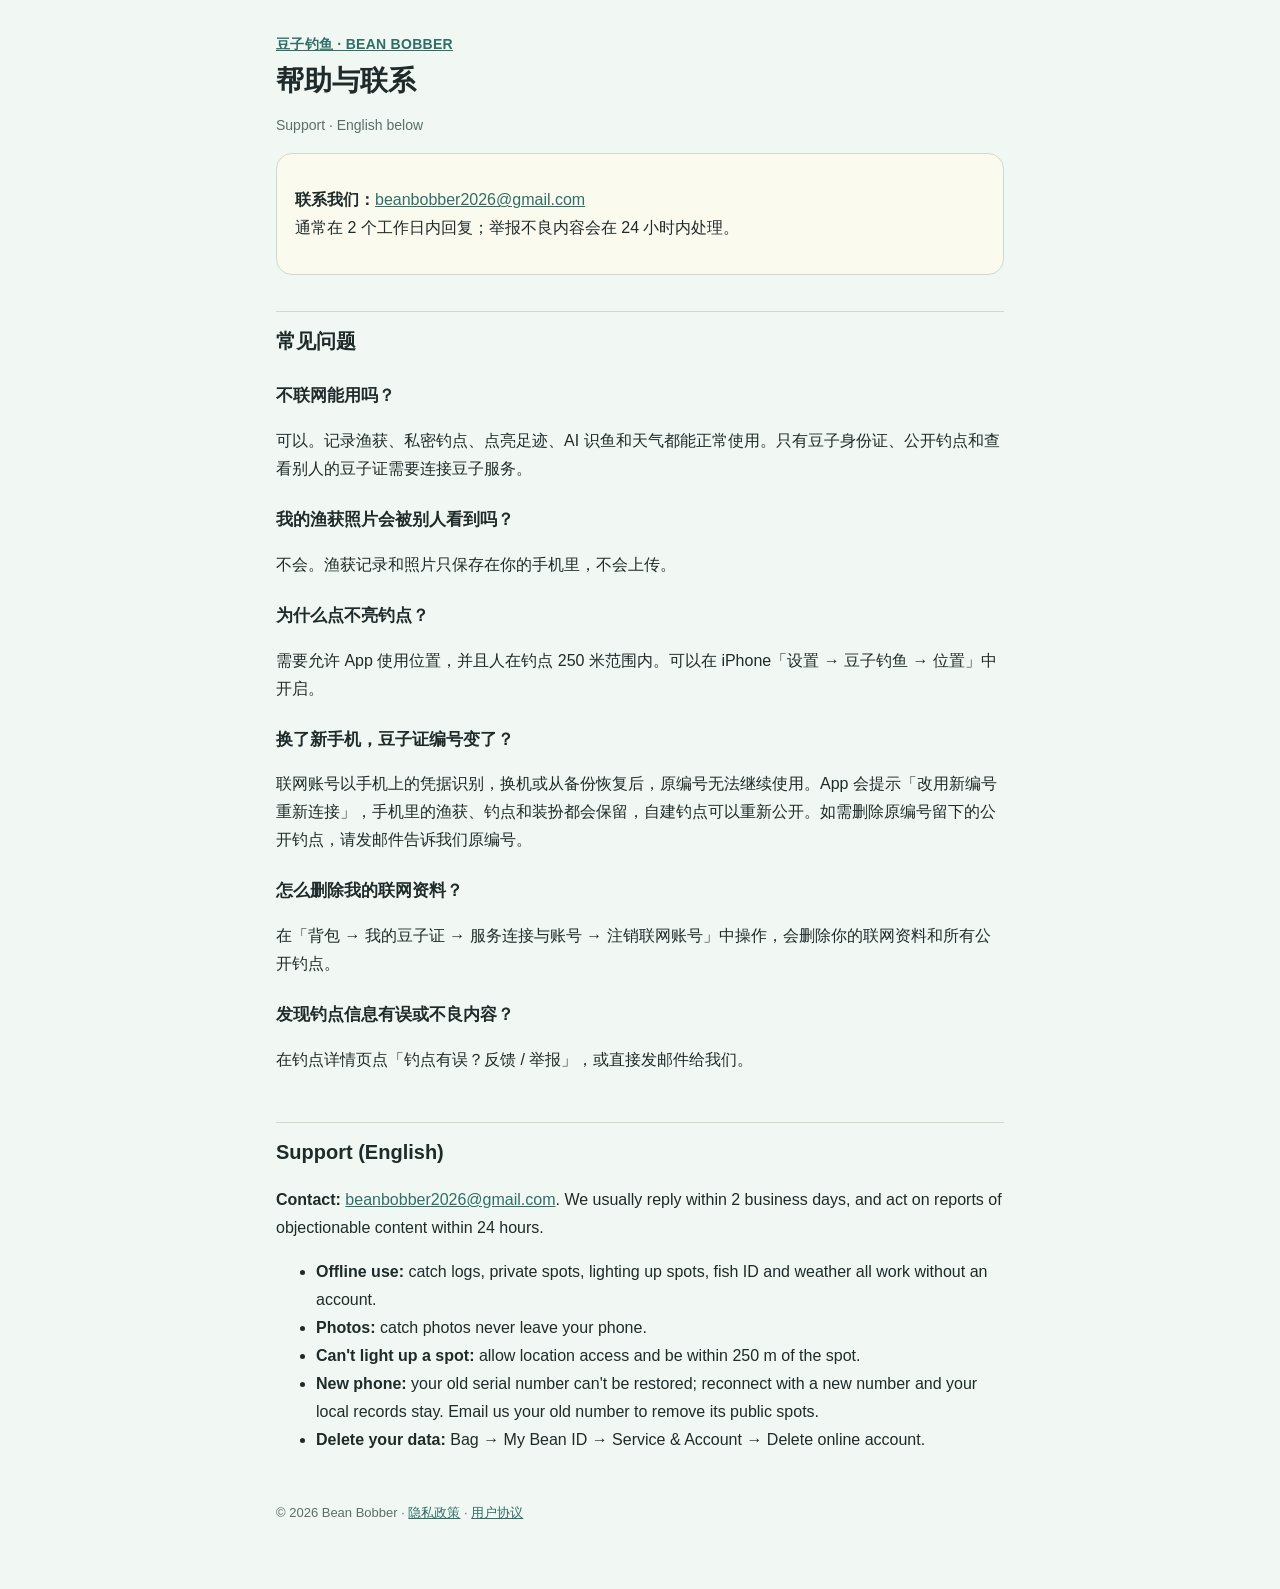
==== support.html @ 15d30a38 "Add files via upload" ====
<!doctype html>
<html lang="zh-Hans">
<head>
<meta charset="utf-8">
<meta name="viewport" content="width=device-width, initial-scale=1">
<title>帮助与联系 · 豆子钓鱼</title>
<link rel="stylesheet" href="style.css">
</head>
<body>
<main>
<header>
  <div class="brand"><a href="index.html">豆子钓鱼 · BEAN BOBBER</a></div>
  <h1>帮助与联系</h1>
  <p class="meta">Support · English below</p>
</header>

<div class="card">
  <p><strong>联系我们：</strong><a href="mailto:beanbobber2026@gmail.com">beanbobber2026@gmail.com</a><br>
  通常在 2 个工作日内回复；举报不良内容会在 24 小时内处理。</p>
</div>

<h2>常见问题</h2>

<h3>不联网能用吗？</h3>
<p>可以。记录渔获、私密钓点、点亮足迹、AI 识鱼和天气都能正常使用。只有豆子身份证、公开钓点和查看别人的豆子证需要连接豆子服务。</p>

<h3>我的渔获照片会被别人看到吗？</h3>
<p>不会。渔获记录和照片只保存在你的手机里，不会上传。</p>

<h3>为什么点不亮钓点？</h3>
<p>需要允许 App 使用位置，并且人在钓点 250 米范围内。可以在 iPhone「设置 → 豆子钓鱼 → 位置」中开启。</p>

<h3>换了新手机，豆子证编号变了？</h3>
<p>联网账号以手机上的凭据识别，换机或从备份恢复后，原编号无法继续使用。App 会提示「改用新编号重新连接」，手机里的渔获、钓点和装扮都会保留，自建钓点可以重新公开。如需删除原编号留下的公开钓点，请发邮件告诉我们原编号。</p>

<h3>怎么删除我的联网资料？</h3>
<p>在「背包 → 我的豆子证 → 服务连接与账号 → 注销联网账号」中操作，会删除你的联网资料和所有公开钓点。</p>

<h3>发现钓点信息有误或不良内容？</h3>
<p>在钓点详情页点「钓点有误？反馈 / 举报」，或直接发邮件给我们。</p>

<section class="en">
<h2>Support (English)</h2>
<p><strong>Contact:</strong> <a href="mailto:beanbobber2026@gmail.com">beanbobber2026@gmail.com</a>. We usually reply within 2 business days, and act on reports of objectionable content within 24 hours.</p>
<ul>
  <li><strong>Offline use:</strong> catch logs, private spots, lighting up spots, fish ID and weather all work without an account.</li>
  <li><strong>Photos:</strong> catch photos never leave your phone.</li>
  <li><strong>Can't light up a spot:</strong> allow location access and be within 250 m of the spot.</li>
  <li><strong>New phone:</strong> your old serial number can't be restored; reconnect with a new number and your local records stay. Email us your old number to remove its public spots.</li>
  <li><strong>Delete your data:</strong> Bag → My Bean ID → Service &amp; Account → Delete online account.</li>
</ul>
</section>

<footer>© 2026 Bean Bobber · <a href="privacy.html">隐私政策</a> · <a href="terms.html">用户协议</a></footer>
</main>
</body>
</html>
---- style.css ----
:root {
  --bg: #F1F7F3; --card: #FBFAEF; --ink: #1F2B2A; --muted: #5C6E6B;
  --deep: #2F6F68; --line: #CCDCCB;
}
@media (prefers-color-scheme: dark) {
  :root { --bg: #142120; --card: #1C2B2A; --ink: #E6EFEA; --muted: #9DB2AD; --deep: #8CC7BD; --line: #2E4341; }
}
* { box-sizing: border-box; }
body {
  margin: 0; background: var(--bg); color: var(--ink);
  font: 16px/1.75 -apple-system, BlinkMacSystemFont, "PingFang SC", "Hiragino Sans GB", "Helvetica Neue", sans-serif;
}
main { max-width: 760px; margin: 0 auto; padding: 32px 16px 64px; }
header .brand { color: var(--deep); font-weight: 600; letter-spacing: .02em; font-size: 14px; }
h1 { font-size: 28px; line-height: 1.3; margin: 6px 0 4px; }
h2 { font-size: 20px; margin: 36px 0 8px; padding-top: 12px; border-top: 1px solid var(--line); }
h3 { font-size: 17px; margin: 22px 0 4px; }
p, li { color: var(--ink); }
.meta { color: var(--muted); font-size: 14px; }
a { color: var(--deep); }
nav { display: flex; flex-wrap: wrap; gap: 8px 16px; margin: 18px 0 8px; font-size: 15px; }
.card { background: var(--card); border: 1px solid var(--line); border-radius: 16px; padding: 16px 18px; margin: 16px 0; }
table { width: 100%; border-collapse: collapse; font-size: 15px; }
th, td { text-align: left; vertical-align: top; padding: 8px 6px; border-bottom: 1px solid var(--line); }
.en { margin-top: 48px; }
footer { margin-top: 48px; color: var(--muted); font-size: 13px; }
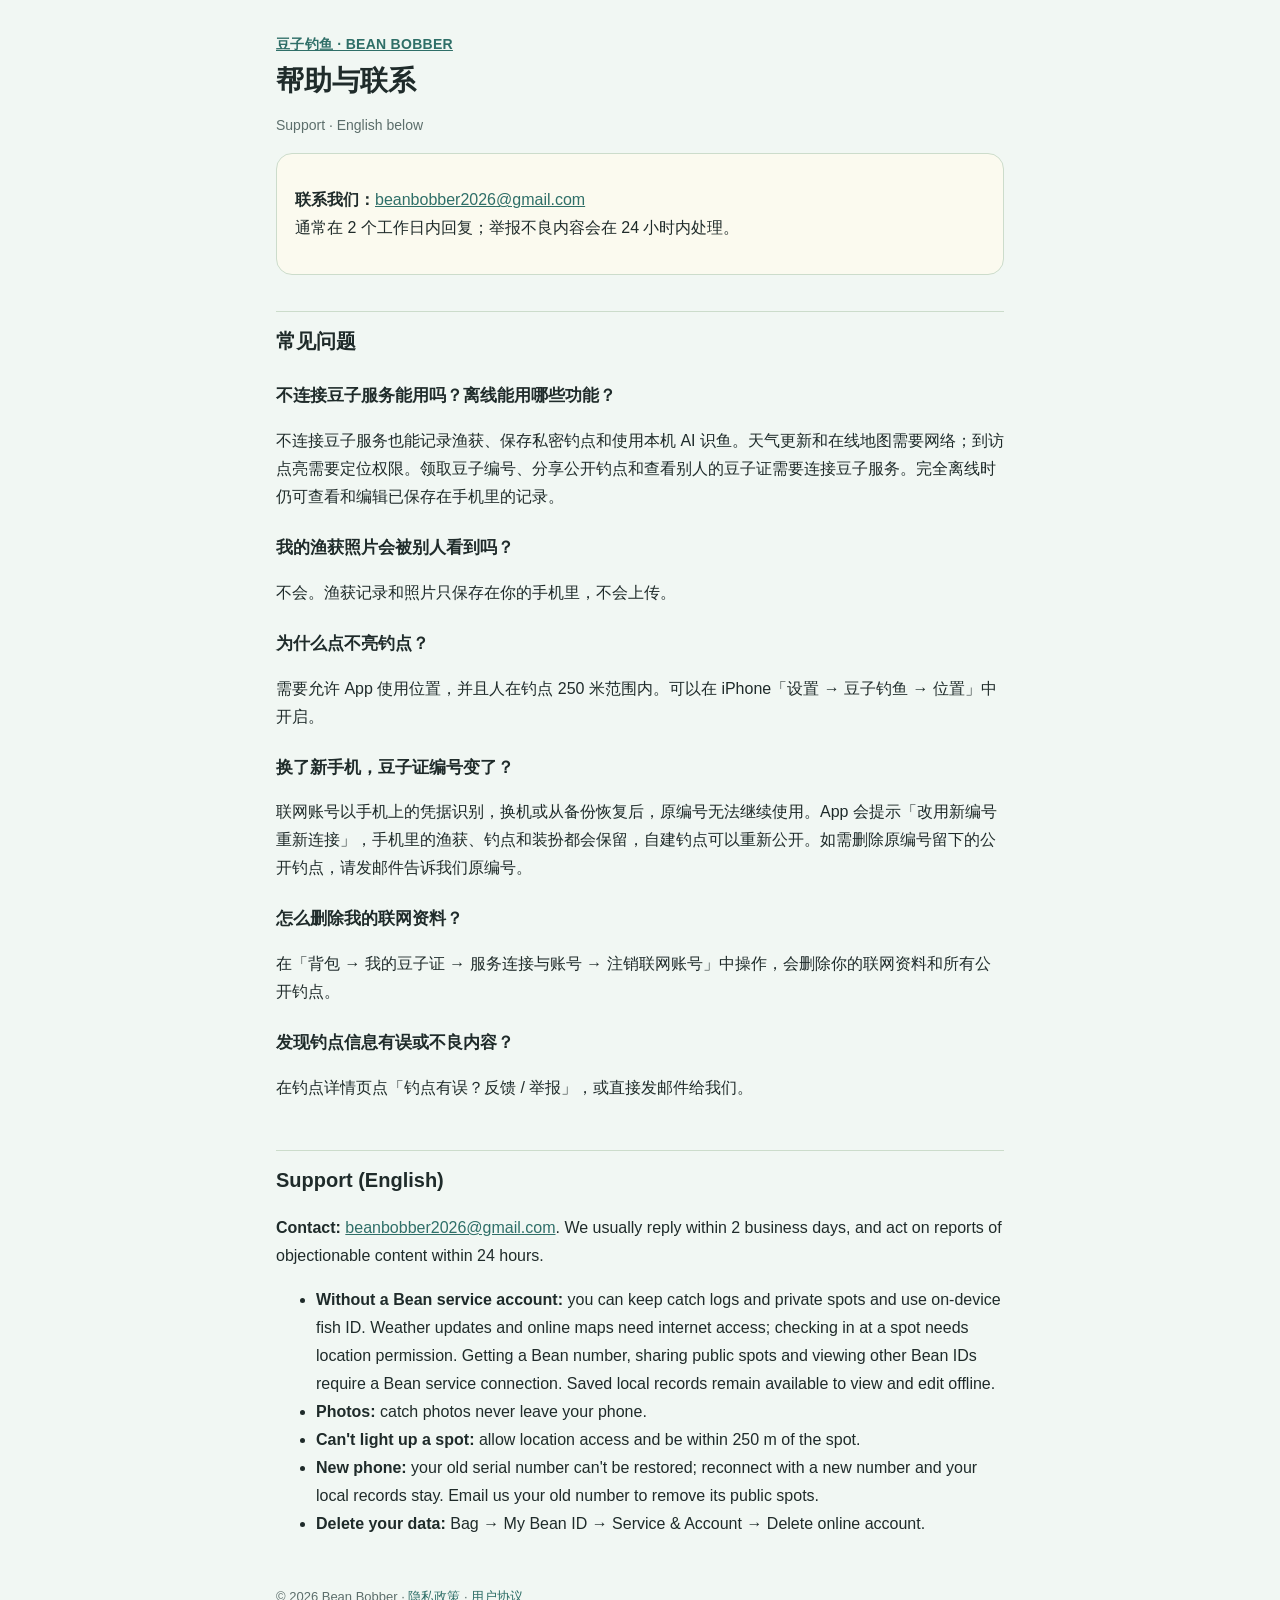
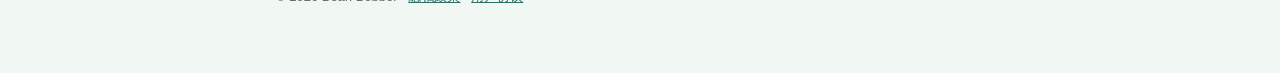
==== commit cfc9b47f: "Clarify offline features and weather network requirements" ====
--- a/support.html
+++ b/support.html
@@ -21,8 +21,8 @@
 
 <h2>常见问题</h2>
 
-<h3>不联网能用吗？</h3>
-<p>可以。记录渔获、私密钓点、点亮足迹、AI 识鱼和天气都能正常使用。只有豆子身份证、公开钓点和查看别人的豆子证需要连接豆子服务。</p>
+<h3>不连接豆子服务能用吗？离线能用哪些功能？</h3>
+<p>不连接豆子服务也能记录渔获、保存私密钓点和使用本机 AI 识鱼。天气更新和在线地图需要网络；到访点亮需要定位权限。领取豆子编号、分享公开钓点和查看别人的豆子证需要连接豆子服务。完全离线时仍可查看和编辑已保存在手机里的记录。</p>
 
 <h3>我的渔获照片会被别人看到吗？</h3>
 <p>不会。渔获记录和照片只保存在你的手机里，不会上传。</p>
@@ -43,7 +43,7 @@
 <h2>Support (English)</h2>
 <p><strong>Contact:</strong> <a href="mailto:beanbobber2026@gmail.com">beanbobber2026@gmail.com</a>. We usually reply within 2 business days, and act on reports of objectionable content within 24 hours.</p>
 <ul>
-  <li><strong>Offline use:</strong> catch logs, private spots, lighting up spots, fish ID and weather all work without an account.</li>
+  <li><strong>Without a Bean service account:</strong> you can keep catch logs and private spots and use on-device fish ID. Weather updates and online maps need internet access; checking in at a spot needs location permission. Getting a Bean number, sharing public spots and viewing other Bean IDs require a Bean service connection. Saved local records remain available to view and edit offline.</li>
   <li><strong>Photos:</strong> catch photos never leave your phone.</li>
   <li><strong>Can't light up a spot:</strong> allow location access and be within 250 m of the spot.</li>
   <li><strong>New phone:</strong> your old serial number can't be restored; reconnect with a new number and your local records stay. Email us your old number to remove its public spots.</li>
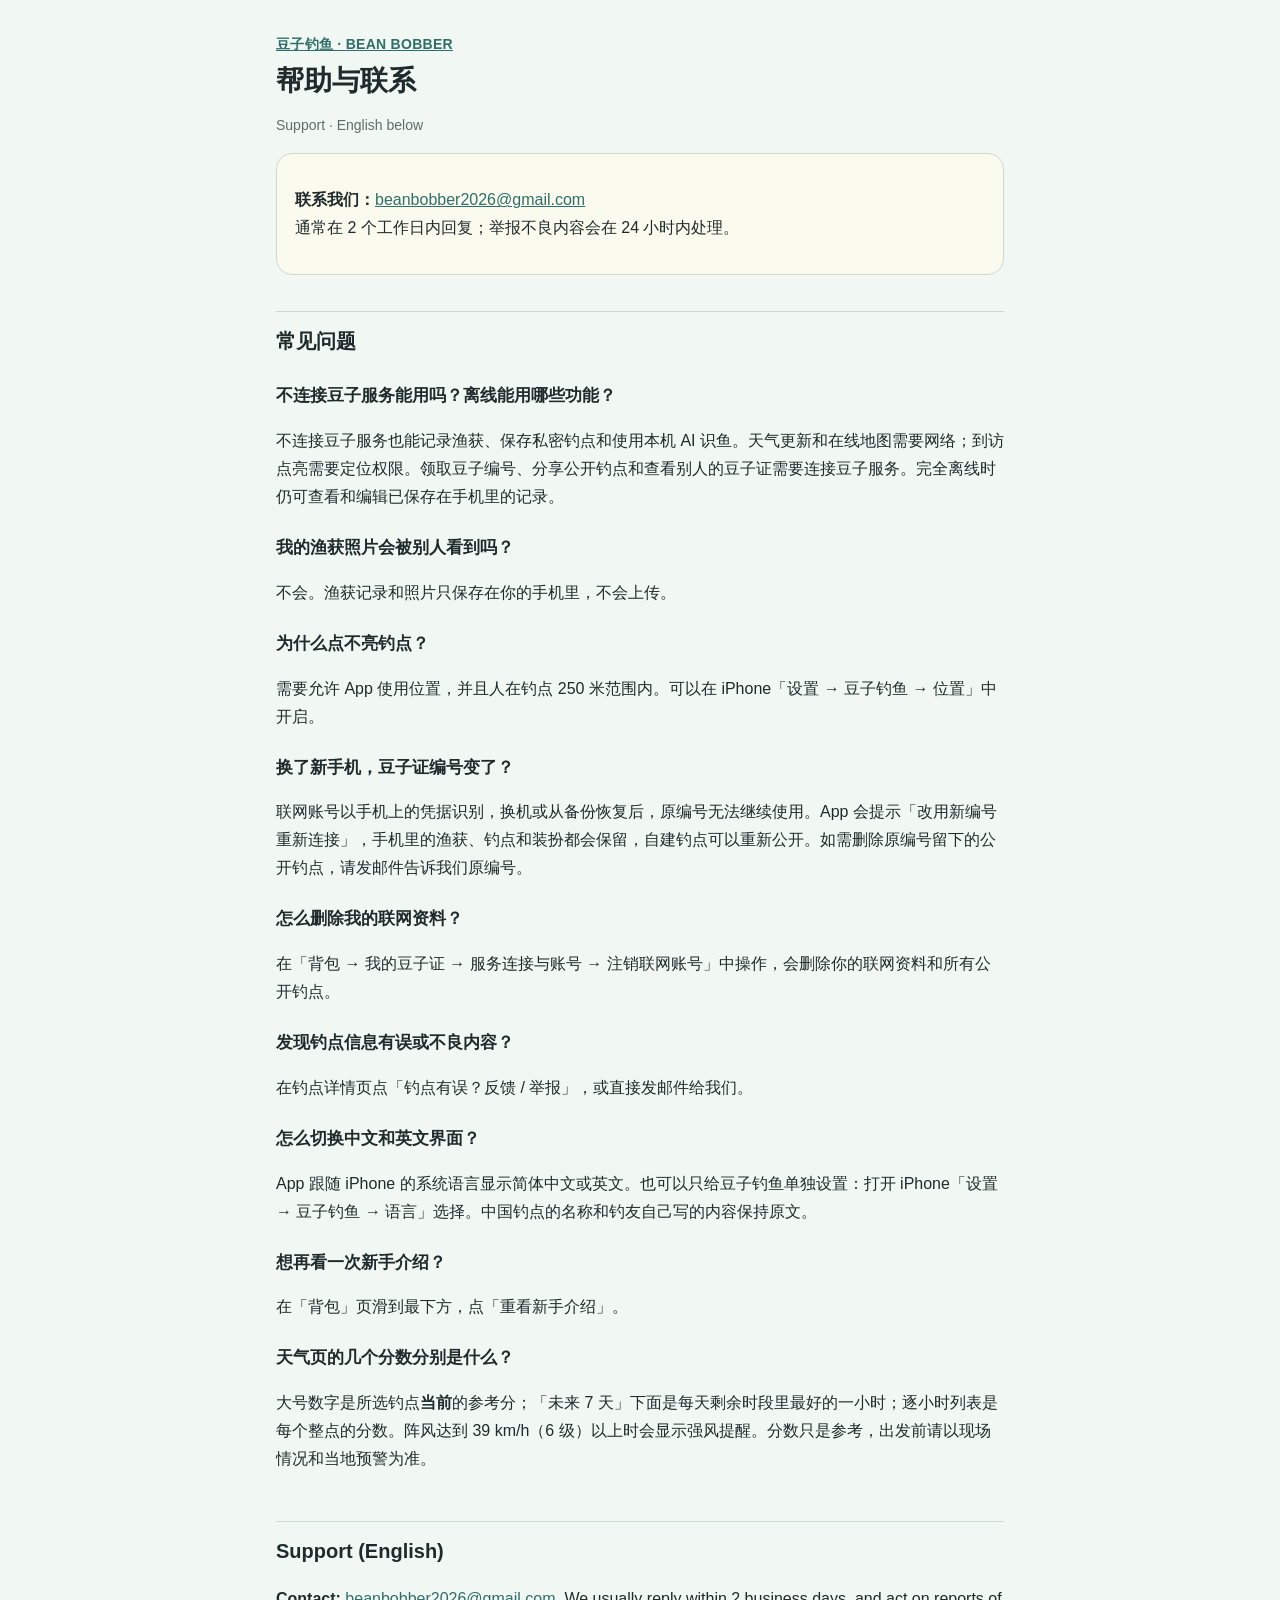
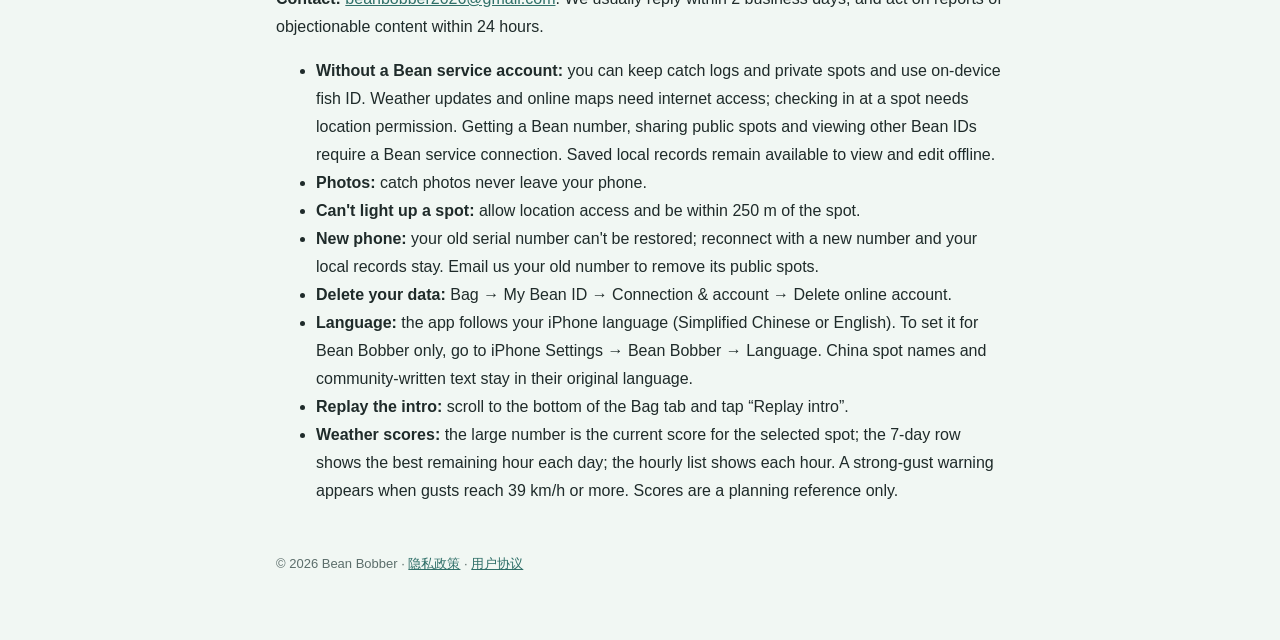
==== commit b89265e0: "Add files via upload" ====
--- a/support.html
+++ b/support.html
@@ -39,6 +39,15 @@
 <h3>发现钓点信息有误或不良内容？</h3>
 <p>在钓点详情页点「钓点有误？反馈 / 举报」，或直接发邮件给我们。</p>
 
+<h3>怎么切换中文和英文界面？</h3>
+<p>App 跟随 iPhone 的系统语言显示简体中文或英文。也可以只给豆子钓鱼单独设置：打开 iPhone「设置 → 豆子钓鱼 → 语言」选择。中国钓点的名称和钓友自己写的内容保持原文。</p>
+
+<h3>想再看一次新手介绍？</h3>
+<p>在「背包」页滑到最下方，点「重看新手介绍」。</p>
+
+<h3>天气页的几个分数分别是什么？</h3>
+<p>大号数字是所选钓点<strong>当前</strong>的参考分；「未来 7 天」下面是每天剩余时段里最好的一小时；逐小时列表是每个整点的分数。阵风达到 39 km/h（6 级）以上时会显示强风提醒。分数只是参考，出发前请以现场情况和当地预警为准。</p>
+
 <section class="en">
 <h2>Support (English)</h2>
 <p><strong>Contact:</strong> <a href="mailto:beanbobber2026@gmail.com">beanbobber2026@gmail.com</a>. We usually reply within 2 business days, and act on reports of objectionable content within 24 hours.</p>
@@ -47,7 +56,10 @@
   <li><strong>Photos:</strong> catch photos never leave your phone.</li>
   <li><strong>Can't light up a spot:</strong> allow location access and be within 250 m of the spot.</li>
   <li><strong>New phone:</strong> your old serial number can't be restored; reconnect with a new number and your local records stay. Email us your old number to remove its public spots.</li>
-  <li><strong>Delete your data:</strong> Bag → My Bean ID → Service &amp; Account → Delete online account.</li>
+  <li><strong>Delete your data:</strong> Bag → My Bean ID → Connection &amp; account → Delete online account.</li>
+  <li><strong>Language:</strong> the app follows your iPhone language (Simplified Chinese or English). To set it for Bean Bobber only, go to iPhone Settings → Bean Bobber → Language. China spot names and community-written text stay in their original language.</li>
+  <li><strong>Replay the intro:</strong> scroll to the bottom of the Bag tab and tap “Replay intro”.</li>
+  <li><strong>Weather scores:</strong> the large number is the current score for the selected spot; the 7-day row shows the best remaining hour each day; the hourly list shows each hour. A strong-gust warning appears when gusts reach 39 km/h or more. Scores are a planning reference only.</li>
 </ul>
 </section>
 
